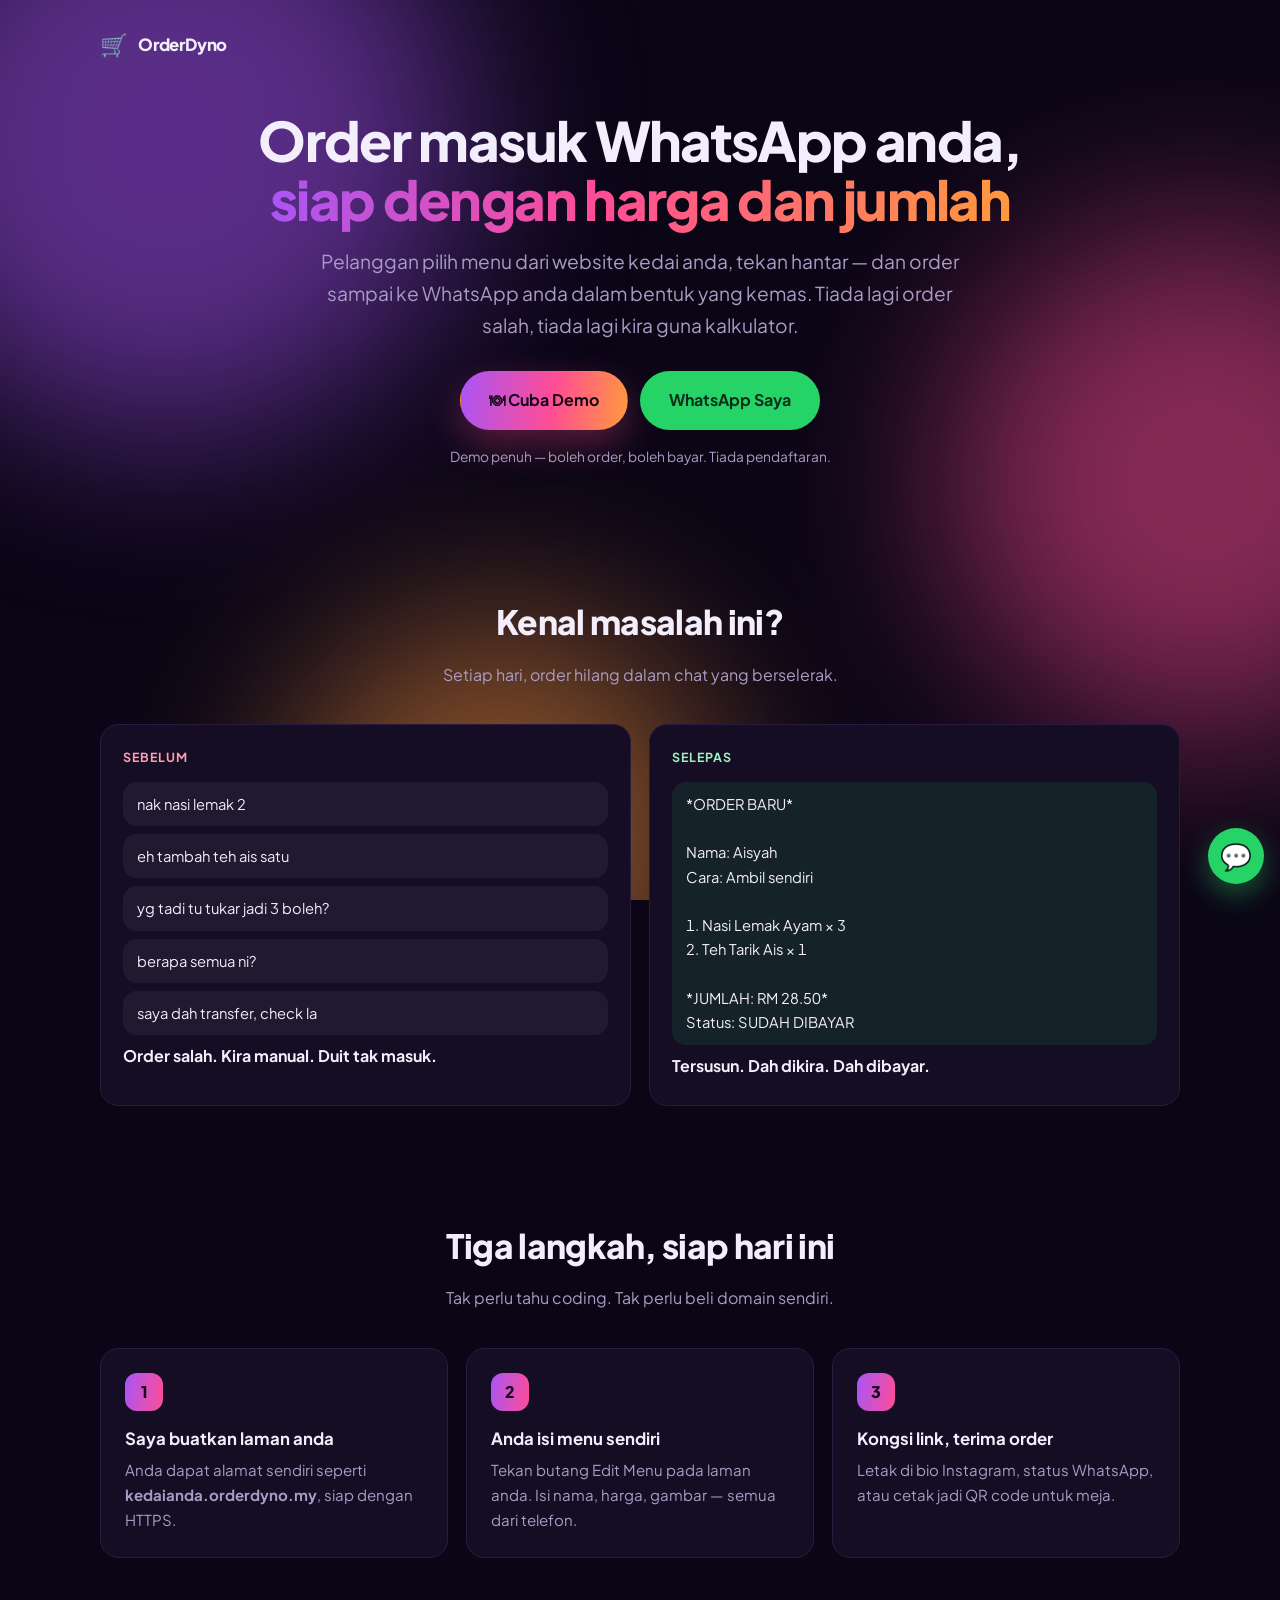
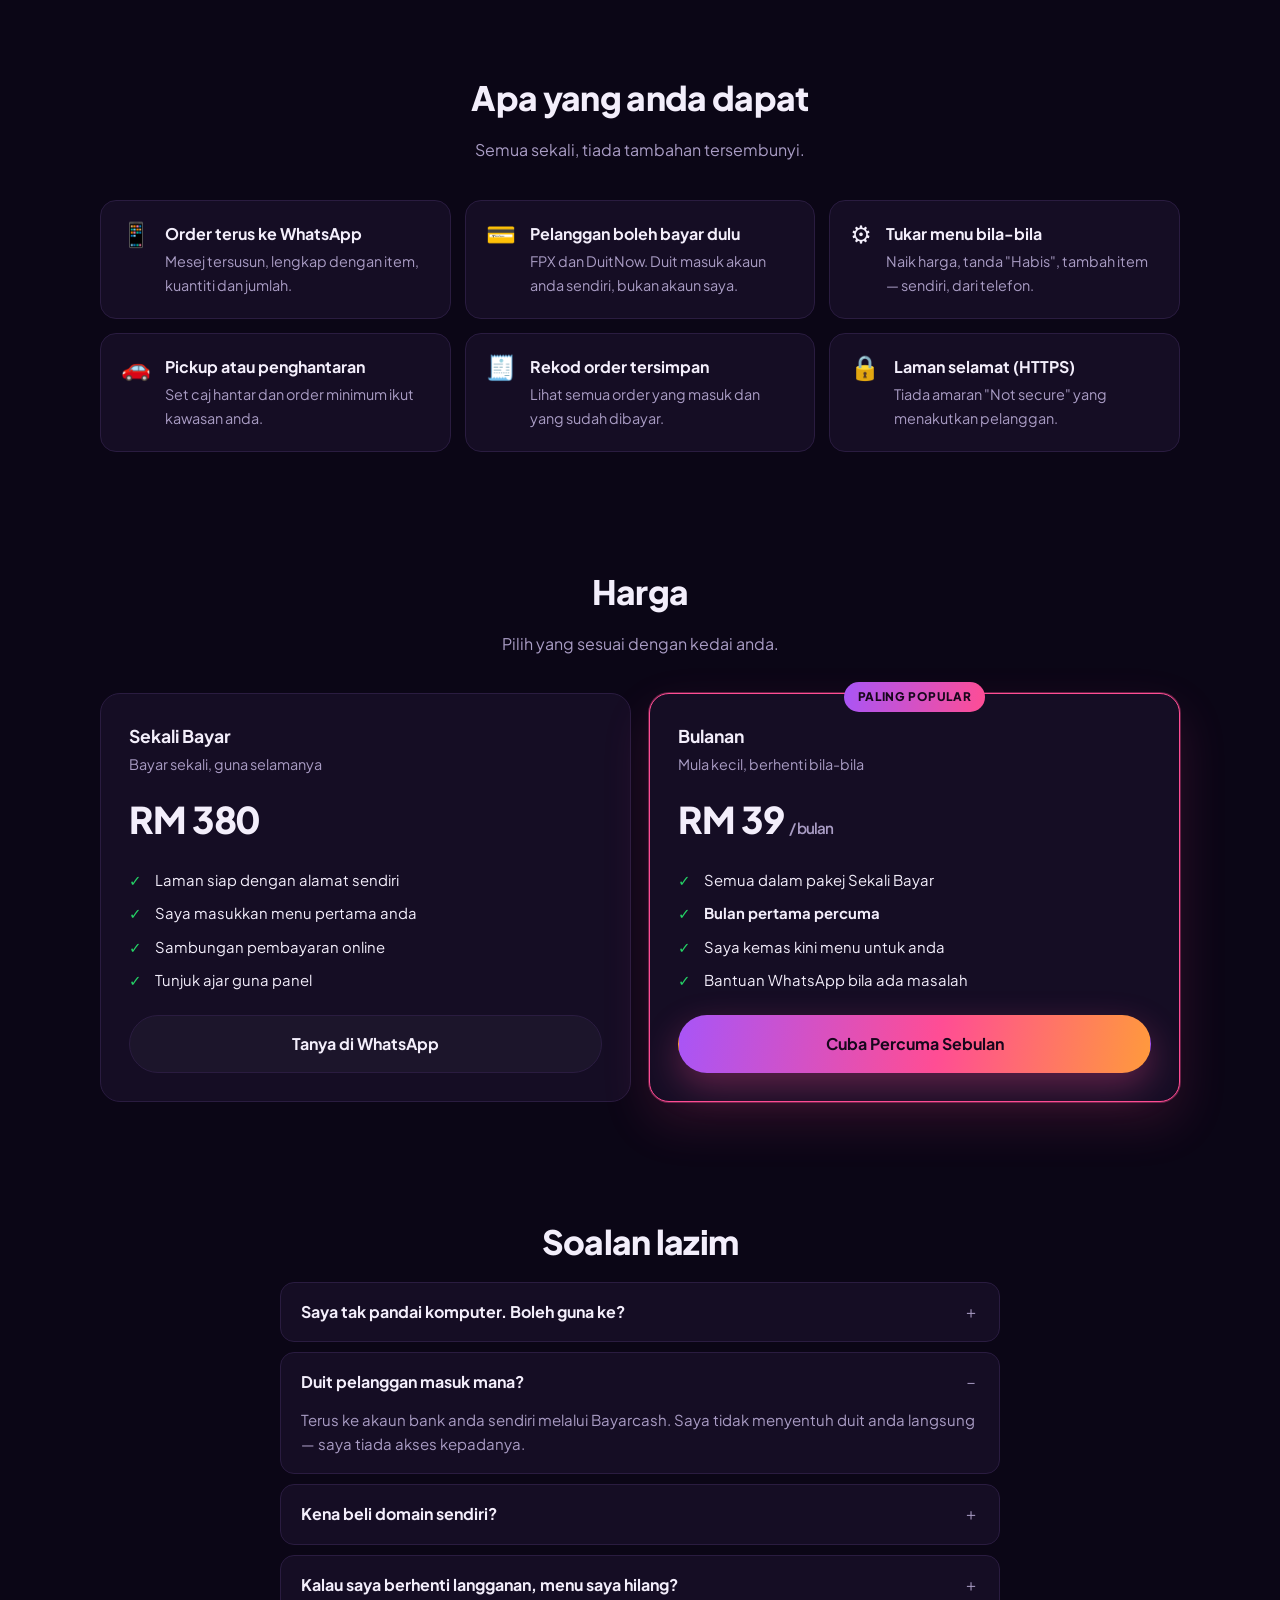
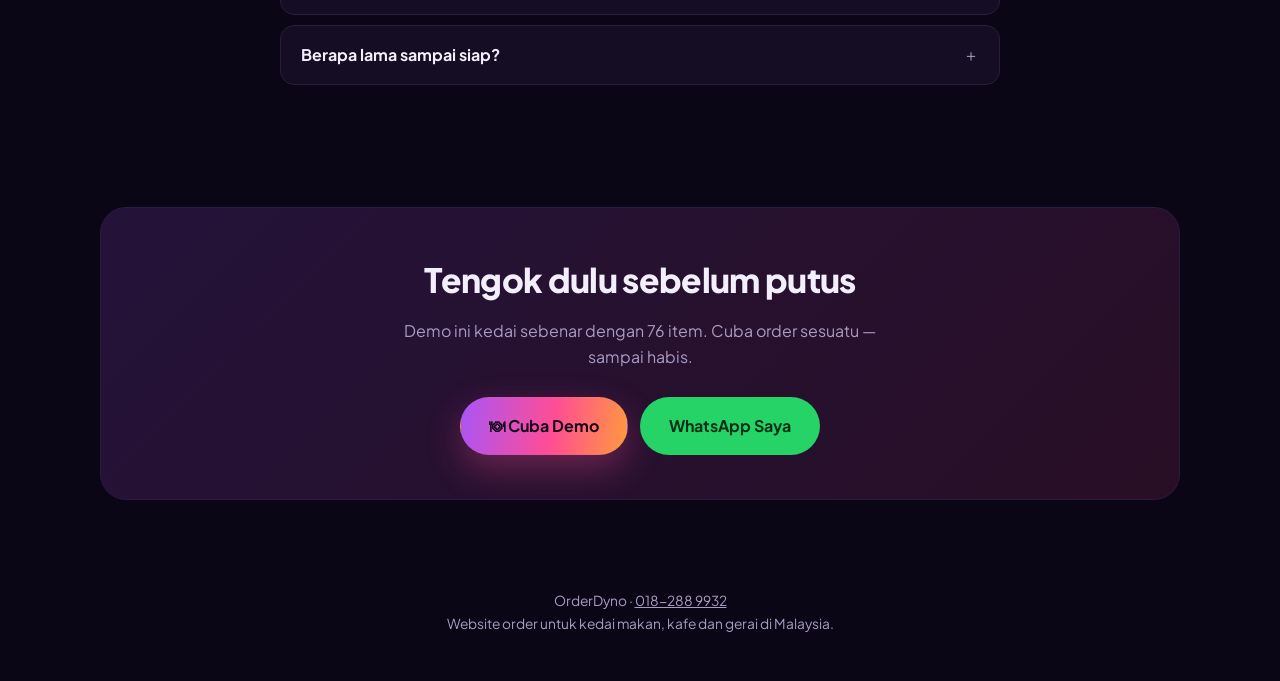
==== jual.html @ fece1fc2 "Halaman jualan pada domain akar, dengan butang Cuba Demo Bila satu pemasangan menjual laman kepada r" ====
<!DOCTYPE html>
<html lang="ms">
<head>
<meta charset="utf-8">
<meta name="viewport" content="width=device-width, initial-scale=1, viewport-fit=cover">
<title>OrderDyno — Website Order untuk Kedai Makan Anda</title>
<meta name="description" content="Pelanggan pilih menu, order terus masuk WhatsApp anda — lengkap dengan harga dan jumlah. Tiada lagi order salah, tiada lagi kira manual.">
<meta name="theme-color" content="#0b0616">
<meta property="og:title" content="OrderDyno — Website Order untuk Kedai Makan">
<meta property="og:description" content="Order masuk WhatsApp anda siap dengan harga dan jumlah. Cuba demo percuma.">
<meta property="og:type" content="website">
<link rel="icon" href="data:image/svg+xml,<svg xmlns='http://www.w3.org/2000/svg' viewBox='0 0 100 100'><text y='.9em' font-size='90'>🛒</text></svg>">
<link rel="preconnect" href="https://fonts.googleapis.com">
<link rel="preconnect" href="https://fonts.gstatic.com" crossorigin>
<link href="https://fonts.googleapis.com/css2?family=Bebas+Neue&family=Plus+Jakarta+Sans:wght@400;500;600;700;800&display=swap" rel="stylesheet">

<style>
/* ==========================================================================
   Halaman jualan — berdiri sendiri, tiada kebergantungan pada storefront.
   Warna mengikut tema Aurora supaya ia terasa satu keluarga dengan produk.
   ========================================================================== */
:root {
  --ungu:  #a855f7;
  --pink:  #ff4d94;
  --oren:  #ff9a3c;
  --latar: #0b0616;
  --kad:   #150d24;
  --tepi:  #2a1c40;
  --teks:  #f3eefb;
  --lemah: #a99cc4;
  --hijau: #25d366;
  color-scheme: dark;
}
* { box-sizing: border-box; }
html { scroll-behavior: smooth; }
body {
  margin: 0; background: var(--latar); color: var(--teks);
  font-family: 'Plus Jakarta Sans', system-ui, -apple-system, sans-serif;
  line-height: 1.65; overflow-x: hidden;
}
img { max-width: 100%; }
.bekas { width: min(1080px, 100% - 40px); margin-inline: auto; }

/* ------------------------------- Latar ---------------------------------- */
.aura { position: fixed; inset: 0; z-index: -1; overflow: hidden; }
.aura i {
  position: absolute; border-radius: 50%; filter: blur(90px); opacity: .5;
  animation: apung 18s ease-in-out infinite;
}
.aura i:nth-child(1) { width: 46vw; height: 46vw; background: var(--ungu); top: -12vw; left: -10vw; }
.aura i:nth-child(2) { width: 40vw; height: 40vw; background: var(--pink); top: 25vh; right: -14vw; animation-delay: -6s; }
.aura i:nth-child(3) { width: 34vw; height: 34vw; background: var(--oren); bottom: -12vw; left: 22vw; animation-delay: -12s; }
@keyframes apung { 0%,100% { transform: translate(0,0) scale(1); } 50% { transform: translate(3vw,-4vh) scale(1.12); } }
@media (prefers-reduced-motion: reduce) { .aura i { animation: none; } }

/* -------------------------------- Hero ---------------------------------- */
header { padding: 26px 0 8px; }
.jenama { display: flex; align-items: center; gap: 10px; font-weight: 800; font-size: 1.05rem; letter-spacing: -.01em; }
.jenama span { font-size: 1.4rem; }

.hero { padding: 40px 0 56px; text-align: center; }
.hero h1 {
  font-size: clamp(2rem, 7vw, 3.4rem); line-height: 1.08; margin: 0 0 18px;
  letter-spacing: -.03em; font-weight: 800;
}
.hero h1 em {
  font-style: normal;
  background: linear-gradient(100deg, var(--ungu), var(--pink) 45%, var(--oren));
  -webkit-background-clip: text; background-clip: text; color: transparent;
}
.hero p.utama { font-size: clamp(1rem, 2.6vw, 1.2rem); color: var(--lemah); margin: 0 auto 30px; max-width: 34em; }

.butang-baris { display: flex; gap: 12px; justify-content: center; flex-wrap: wrap; }
.btn {
  display: inline-flex; align-items: center; justify-content: center; gap: 9px;
  padding: 15px 28px; border-radius: 999px; text-decoration: none; font-weight: 700;
  font-size: 1rem; border: 1px solid transparent; cursor: pointer; transition: transform .15s ease;
}
.btn:active { transform: scale(.97); }
.btn--utama {
  background: linear-gradient(100deg, var(--ungu), var(--pink) 55%, var(--oren));
  color: #17071c; box-shadow: 0 14px 36px rgba(255,77,148,.32);
}
.btn--wa { background: var(--hijau); color: #06301a; }
.btn--garis { border-color: var(--tepi); color: var(--teks); background: rgba(255,255,255,.03); }
.nota-kecil { color: var(--lemah); font-size: .86rem; margin-top: 16px; }

/* ------------------------------ Seksyen --------------------------------- */
section { padding: 56px 0; }
h2 {
  font-size: clamp(1.5rem, 4.6vw, 2.1rem); margin: 0 0 12px; letter-spacing: -.02em;
  text-align: center; font-weight: 800;
}
.sub { text-align: center; color: var(--lemah); margin: 0 auto 36px; max-width: 32em; }

/* --------------------------- Sebelum / Selepas -------------------------- */
.banding { display: grid; gap: 18px; grid-template-columns: 1fr; }
@media (min-width: 760px) { .banding { grid-template-columns: 1fr 1fr; } }
.chat {
  background: var(--kad); border: 1px solid var(--tepi); border-radius: 18px; padding: 22px;
}
.chat h3 { margin: 0 0 4px; font-size: 1rem; }
.chat .label { font-size: .78rem; text-transform: uppercase; letter-spacing: .08em; font-weight: 700; margin-bottom: 14px; }
.chat--buruk .label { color: #ff9db3; }
.chat--baik .label { color: #9df0bd; }
.gelembung {
  background: rgba(255,255,255,.05); border-radius: 14px; padding: 10px 14px;
  margin-bottom: 8px; font-size: .92rem;
}
.chat--baik .gelembung { background: rgba(37,211,102,.1); white-space: pre-line; font-variant-numeric: tabular-nums; }

/* ------------------------------ Langkah --------------------------------- */
.langkah { display: grid; gap: 18px; grid-template-columns: 1fr; counter-reset: n; }
@media (min-width: 760px) { .langkah { grid-template-columns: repeat(3, 1fr); } }
.langkah > div {
  background: var(--kad); border: 1px solid var(--tepi); border-radius: 18px; padding: 24px;
}
.langkah > div::before {
  counter-increment: n; content: counter(n);
  display: grid; place-items: center; width: 38px; height: 38px; border-radius: 12px;
  background: linear-gradient(100deg, var(--ungu), var(--pink)); color: #17071c;
  font-weight: 800; margin-bottom: 14px;
}
.langkah h3 { margin: 0 0 6px; font-size: 1.05rem; }
.langkah p { margin: 0; color: var(--lemah); font-size: .94rem; }

/* ------------------------------- Ciri ----------------------------------- */
.ciri { display: grid; gap: 14px; grid-template-columns: 1fr; }
@media (min-width: 620px) { .ciri { grid-template-columns: 1fr 1fr; } }
@media (min-width: 940px) { .ciri { grid-template-columns: repeat(3, 1fr); } }
.ciri > div {
  background: var(--kad); border: 1px solid var(--tepi); border-radius: 16px; padding: 20px;
  display: flex; gap: 14px; align-items: flex-start;
}
.ciri b { display: block; margin-bottom: 3px; }
.ciri p { margin: 0; color: var(--lemah); font-size: .9rem; }
.ikon { font-size: 1.5rem; line-height: 1; }

/* ------------------------------- Harga ---------------------------------- */
.harga { display: grid; gap: 18px; grid-template-columns: 1fr; align-items: start; }
@media (min-width: 760px) { .harga { grid-template-columns: 1fr 1fr; } }
.pelan {
  background: var(--kad); border: 1px solid var(--tepi); border-radius: 20px; padding: 28px; position: relative;
}
.pelan--pilihan { border-color: var(--pink); box-shadow: 0 0 0 1px rgba(255,77,148,.35), 0 20px 50px rgba(255,77,148,.14); }
.lencana {
  position: absolute; top: -12px; left: 50%; transform: translateX(-50%);
  background: linear-gradient(100deg, var(--ungu), var(--pink)); color: #17071c;
  font-size: .74rem; font-weight: 800; padding: 5px 14px; border-radius: 999px;
  text-transform: uppercase; letter-spacing: .06em; white-space: nowrap;
}
.pelan h3 { margin: 0 0 2px; font-size: 1.1rem; }
.pelan .nilai { font-size: 2.3rem; font-weight: 800; letter-spacing: -.03em; margin: 12px 0 2px; }
.pelan .nilai small { font-size: .95rem; font-weight: 600; color: var(--lemah); }
.pelan ul { list-style: none; padding: 0; margin: 18px 0 22px; }
.pelan li { padding-left: 26px; position: relative; margin-bottom: 9px; font-size: .93rem; }
.pelan li::before { content: '✓'; position: absolute; left: 0; color: var(--hijau); font-weight: 800; }
.pelan .btn { width: 100%; }

/* -------------------------------- FAQ ----------------------------------- */
details {
  background: var(--kad); border: 1px solid var(--tepi); border-radius: 14px;
  padding: 16px 20px; margin-bottom: 10px;
}
summary { cursor: pointer; font-weight: 700; list-style: none; }
summary::-webkit-details-marker { display: none; }
summary::after { content: '＋'; float: right; color: var(--lemah); font-weight: 400; }
details[open] summary::after { content: '－'; }
details p { color: var(--lemah); margin: 12px 0 0; font-size: .94rem; }

/* ------------------------------- Penutup -------------------------------- */
.penutup {
  background: linear-gradient(135deg, rgba(168,85,247,.16), rgba(255,77,148,.12));
  border: 1px solid var(--tepi); border-radius: 26px; padding: 44px 26px; text-align: center;
}
footer { padding: 34px 0 46px; text-align: center; color: var(--lemah); font-size: .86rem; }
footer a { color: var(--lemah); }

/* Butang WhatsApp terapung */
.wa-apung {
  position: fixed; right: 16px; bottom: 16px; z-index: 50;
  width: 56px; height: 56px; border-radius: 50%; background: var(--hijau);
  display: grid; place-items: center; box-shadow: 0 10px 28px rgba(37,211,102,.4);
  text-decoration: none; font-size: 1.6rem;
}
</style>
</head>
<body>

<div class="aura" aria-hidden="true"><i></i><i></i><i></i></div>

<div class="bekas">

  <header>
    <div class="jenama"><span>🛒</span> OrderDyno</div>
  </header>

  <!-- ================================ HERO =============================== -->
  <div class="hero">
    <h1>Order masuk WhatsApp anda,<br><em>siap dengan harga dan jumlah</em></h1>
    <p class="utama">
      Pelanggan pilih menu dari website kedai anda, tekan hantar — dan order
      sampai ke WhatsApp anda dalam bentuk yang kemas. Tiada lagi order salah,
      tiada lagi kira guna kalkulator.
    </p>

    <div class="butang-baris">
      <a class="btn btn--utama" href="https://demo.orderdyno.my" target="_blank" rel="noopener">
        🍽 Cuba Demo
      </a>
      <a class="btn btn--wa" href="https://wa.me/60182889932?text=Salam%2C%20saya%20berminat%20dengan%20OrderDyno" target="_blank" rel="noopener">
        WhatsApp Saya
      </a>
    </div>
    <p class="nota-kecil">Demo penuh — boleh order, boleh bayar. Tiada pendaftaran.</p>
  </div>

  <!-- =========================== SEBELUM / SELEPAS ======================= -->
  <section>
    <h2>Kenal masalah ini?</h2>
    <p class="sub">Setiap hari, order hilang dalam chat yang berselerak.</p>

    <div class="banding">
      <div class="chat chat--buruk">
        <div class="label">Sebelum</div>
        <div class="gelembung">nak nasi lemak 2</div>
        <div class="gelembung">eh tambah teh ais satu</div>
        <div class="gelembung">yg tadi tu tukar jadi 3 boleh?</div>
        <div class="gelembung">berapa semua ni?</div>
        <div class="gelembung">saya dah transfer, check la</div>
        <h3>Order salah. Kira manual. Duit tak masuk.</h3>
      </div>

      <div class="chat chat--baik">
        <div class="label">Selepas</div>
        <div class="gelembung">*ORDER BARU*

Nama: Aisyah
Cara: Ambil sendiri

1. Nasi Lemak Ayam × 3
2. Teh Tarik Ais × 1

*JUMLAH: RM 28.50*
Status: SUDAH DIBAYAR</div>
        <h3>Tersusun. Dah dikira. Dah dibayar.</h3>
      </div>
    </div>
  </section>

  <!-- ============================== LANGKAH ============================== -->
  <section>
    <h2>Tiga langkah, siap hari ini</h2>
    <p class="sub">Tak perlu tahu coding. Tak perlu beli domain sendiri.</p>

    <div class="langkah">
      <div>
        <h3>Saya buatkan laman anda</h3>
        <p>Anda dapat alamat sendiri seperti <b>kedaianda.orderdyno.my</b>, siap dengan HTTPS.</p>
      </div>
      <div>
        <h3>Anda isi menu sendiri</h3>
        <p>Tekan butang Edit Menu pada laman anda. Isi nama, harga, gambar — semua dari telefon.</p>
      </div>
      <div>
        <h3>Kongsi link, terima order</h3>
        <p>Letak di bio Instagram, status WhatsApp, atau cetak jadi QR code untuk meja.</p>
      </div>
    </div>
  </section>

  <!-- ================================ CIRI =============================== -->
  <section>
    <h2>Apa yang anda dapat</h2>
    <p class="sub">Semua sekali, tiada tambahan tersembunyi.</p>

    <div class="ciri">
      <div><div class="ikon">📱</div><div><b>Order terus ke WhatsApp</b><p>Mesej tersusun, lengkap dengan item, kuantiti dan jumlah.</p></div></div>
      <div><div class="ikon">💳</div><div><b>Pelanggan boleh bayar dulu</b><p>FPX dan DuitNow. Duit masuk akaun anda sendiri, bukan akaun saya.</p></div></div>
      <div><div class="ikon">⚙️</div><div><b>Tukar menu bila-bila</b><p>Naik harga, tanda "Habis", tambah item — sendiri, dari telefon.</p></div></div>
      <div><div class="ikon">🚗</div><div><b>Pickup atau penghantaran</b><p>Set caj hantar dan order minimum ikut kawasan anda.</p></div></div>
      <div><div class="ikon">🧾</div><div><b>Rekod order tersimpan</b><p>Lihat semua order yang masuk dan yang sudah dibayar.</p></div></div>
      <div><div class="ikon">🔒</div><div><b>Laman selamat (HTTPS)</b><p>Tiada amaran "Not secure" yang menakutkan pelanggan.</p></div></div>
    </div>
  </section>

  <!-- =============================== HARGA =============================== -->
  <section>
    <h2>Harga</h2>
    <p class="sub">Pilih yang sesuai dengan kedai anda.</p>

    <div class="harga">
      <div class="pelan">
        <h3>Sekali Bayar</h3>
        <p style="color:var(--lemah);margin:0;font-size:.9rem">Bayar sekali, guna selamanya</p>
        <div class="nilai">RM 380</div>
        <ul>
          <li>Laman siap dengan alamat sendiri</li>
          <li>Saya masukkan menu pertama anda</li>
          <li>Sambungan pembayaran online</li>
          <li>Tunjuk ajar guna panel</li>
        </ul>
        <a class="btn btn--garis" href="https://wa.me/60182889932?text=Salam%2C%20saya%20nak%20pakej%20Sekali%20Bayar%20OrderDyno" target="_blank" rel="noopener">Tanya di WhatsApp</a>
      </div>

      <div class="pelan pelan--pilihan">
        <div class="lencana">Paling popular</div>
        <h3>Bulanan</h3>
        <p style="color:var(--lemah);margin:0;font-size:.9rem">Mula kecil, berhenti bila-bila</p>
        <div class="nilai">RM 39 <small>/ bulan</small></div>
        <ul>
          <li>Semua dalam pakej Sekali Bayar</li>
          <li><b>Bulan pertama percuma</b></li>
          <li>Saya kemas kini menu untuk anda</li>
          <li>Bantuan WhatsApp bila ada masalah</li>
        </ul>
        <a class="btn btn--utama" href="https://wa.me/60182889932?text=Salam%2C%20saya%20nak%20cuba%20OrderDyno%20percuma%20sebulan" target="_blank" rel="noopener">Cuba Percuma Sebulan</a>
      </div>
    </div>
  </section>

  <!-- ================================ FAQ ================================ -->
  <section>
    <h2>Soalan lazim</h2>
    <div style="max-width:720px;margin-inline:auto">
      <details>
        <summary>Saya tak pandai komputer. Boleh guna ke?</summary>
        <p>Boleh. Semua diisi melalui borang pada telefon — sama macam isi maklumat dalam Facebook. Saya masukkan menu pertama anda, jadi anda cuma perlu edit bila ada perubahan.</p>
      </details>
      <details open>
        <summary>Duit pelanggan masuk mana?</summary>
        <p>Terus ke akaun bank anda sendiri melalui Bayarcash. Saya tidak menyentuh duit anda langsung — saya tiada akses kepadanya.</p>
      </details>
      <details>
        <summary>Kena beli domain sendiri?</summary>
        <p>Tidak perlu. Anda dapat alamat di bawah orderdyno.my secara percuma. Kalau nanti nak domain sendiri, boleh disambung kemudian.</p>
      </details>
      <details>
        <summary>Kalau saya berhenti langganan, menu saya hilang?</summary>
        <p>Tidak. Menu anda boleh di-export sebagai fail sebelum berhenti, dan laman boleh dihidupkan semula bila-bila masa.</p>
      </details>
      <details>
        <summary>Berapa lama sampai siap?</summary>
        <p>Laman siap dalam beberapa minit. Yang ambil masa cuma isi menu — biasanya sejam kalau menu panjang.</p>
      </details>
    </div>
  </section>

  <!-- ============================== PENUTUP ============================== -->
  <section>
    <div class="penutup">
      <h2 style="margin-bottom:10px">Tengok dulu sebelum putus</h2>
      <p class="sub" style="margin-bottom:26px">
        Demo ini kedai sebenar dengan 76 item. Cuba order sesuatu — sampai habis.
      </p>
      <div class="butang-baris">
        <a class="btn btn--utama" href="https://demo.orderdyno.my" target="_blank" rel="noopener">🍽 Cuba Demo</a>
        <a class="btn btn--wa" href="https://wa.me/60182889932?text=Salam%2C%20saya%20berminat%20dengan%20OrderDyno" target="_blank" rel="noopener">WhatsApp Saya</a>
      </div>
    </div>
  </section>

  <footer>
    OrderDyno · <a href="https://wa.me/60182889932">018-288 9932</a><br>
    Website order untuk kedai makan, kafe dan gerai di Malaysia.
  </footer>

</div>

<a class="wa-apung" href="https://wa.me/60182889932?text=Salam%2C%20saya%20berminat%20dengan%20OrderDyno"
   target="_blank" rel="noopener" aria-label="WhatsApp">💬</a>

</body>
</html>
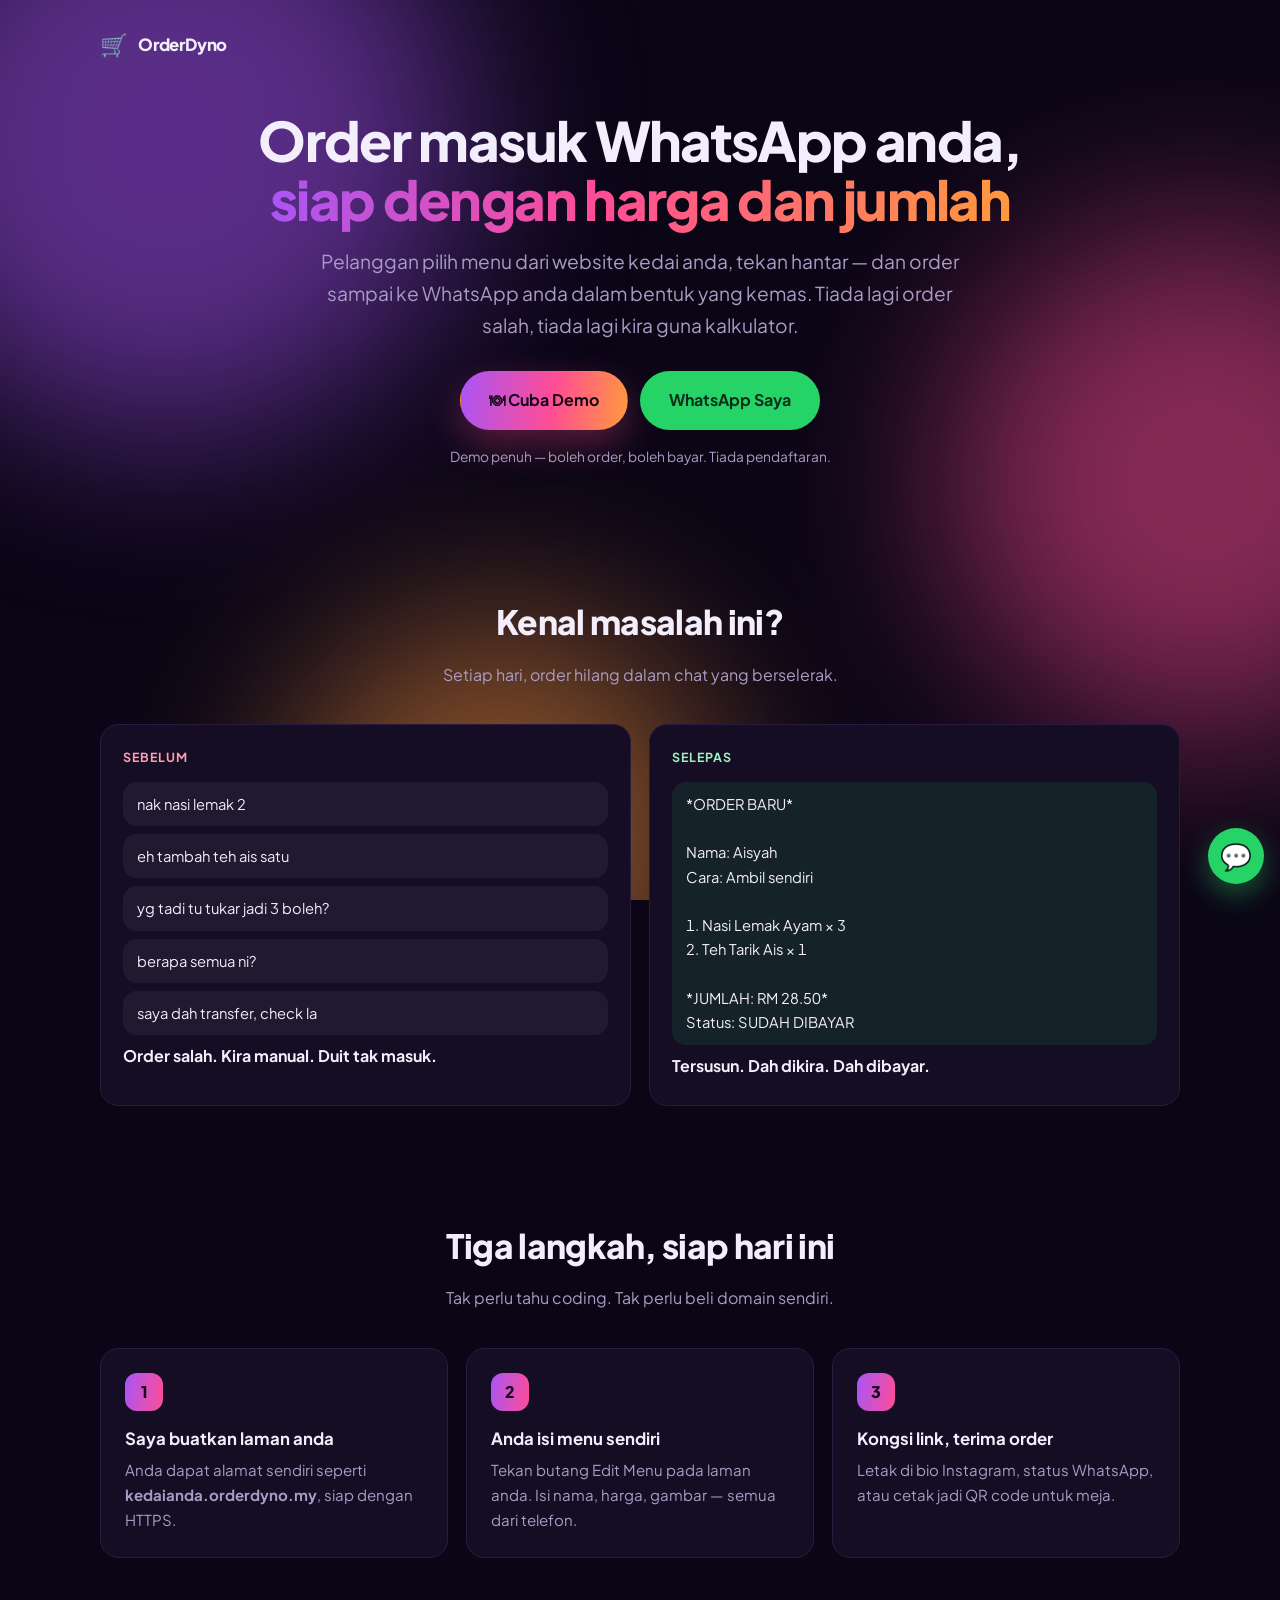
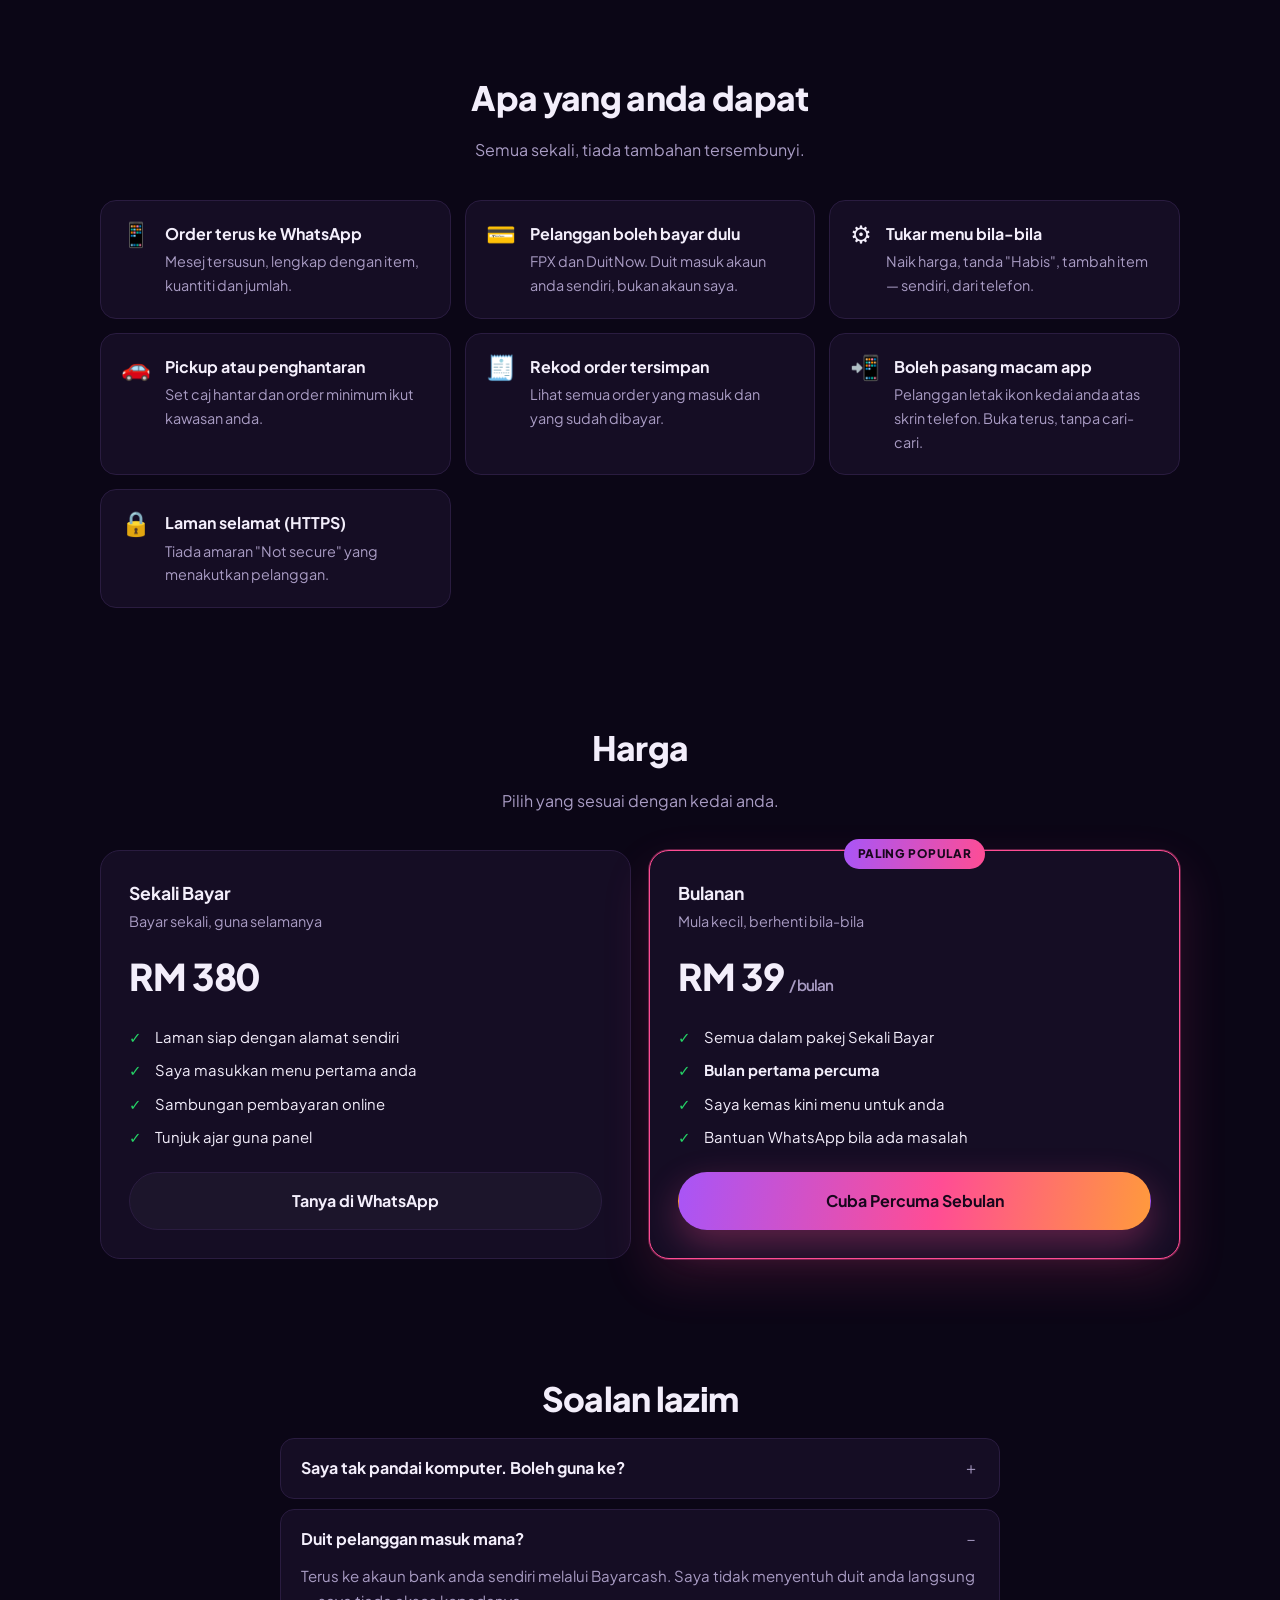
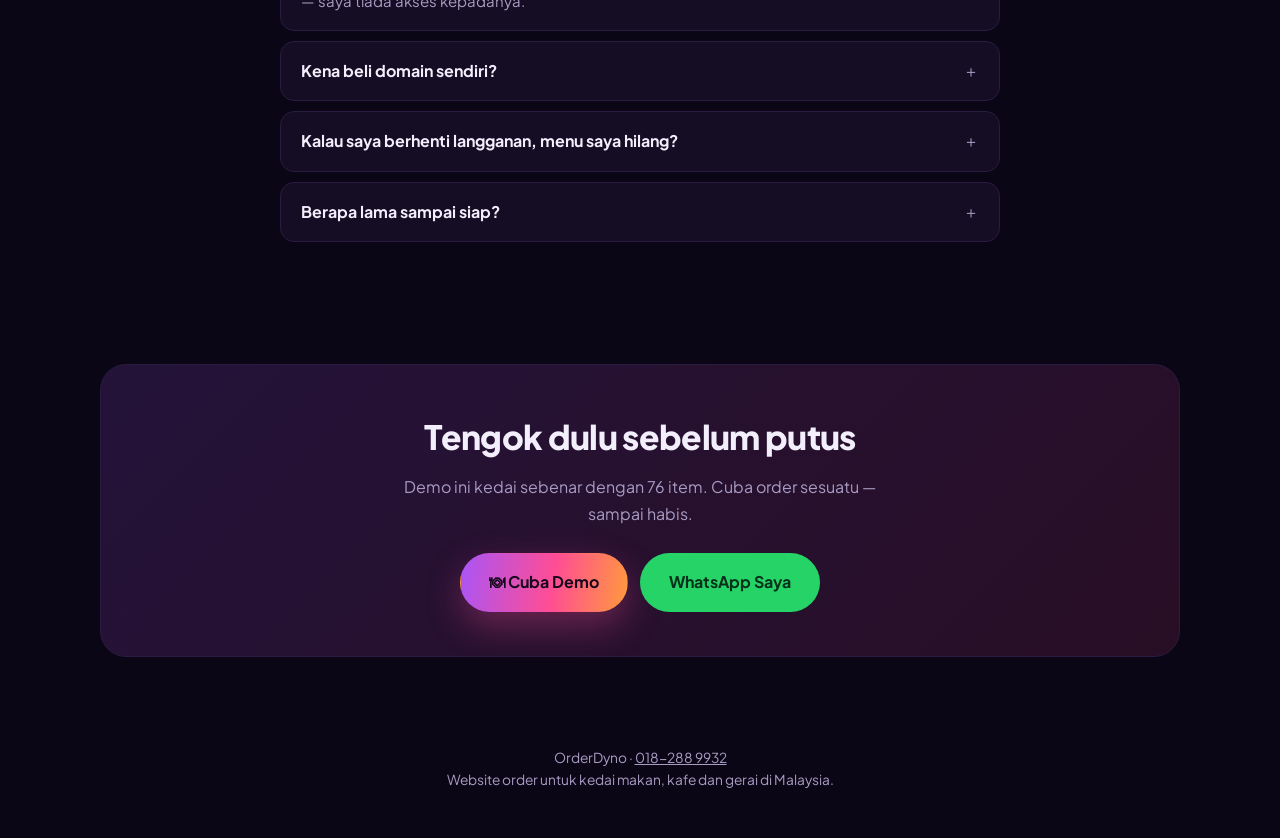
==== commit 719e0cfd: "Laman kedai boleh dipasang ke skrin utama telefon (PWA) Pelanggan menekan "Pasang di telefon", ikon " ====
--- a/jual.html
+++ b/jual.html
@@ -280,6 +280,7 @@
       <div><div class="ikon">⚙️</div><div><b>Tukar menu bila-bila</b><p>Naik harga, tanda "Habis", tambah item — sendiri, dari telefon.</p></div></div>
       <div><div class="ikon">🚗</div><div><b>Pickup atau penghantaran</b><p>Set caj hantar dan order minimum ikut kawasan anda.</p></div></div>
       <div><div class="ikon">🧾</div><div><b>Rekod order tersimpan</b><p>Lihat semua order yang masuk dan yang sudah dibayar.</p></div></div>
+      <div><div class="ikon">📲</div><div><b>Boleh pasang macam app</b><p>Pelanggan letak ikon kedai anda atas skrin telefon. Buka terus, tanpa cari-cari.</p></div></div>
       <div><div class="ikon">🔒</div><div><b>Laman selamat (HTTPS)</b><p>Tiada amaran "Not secure" yang menakutkan pelanggan.</p></div></div>
     </div>
   </section>
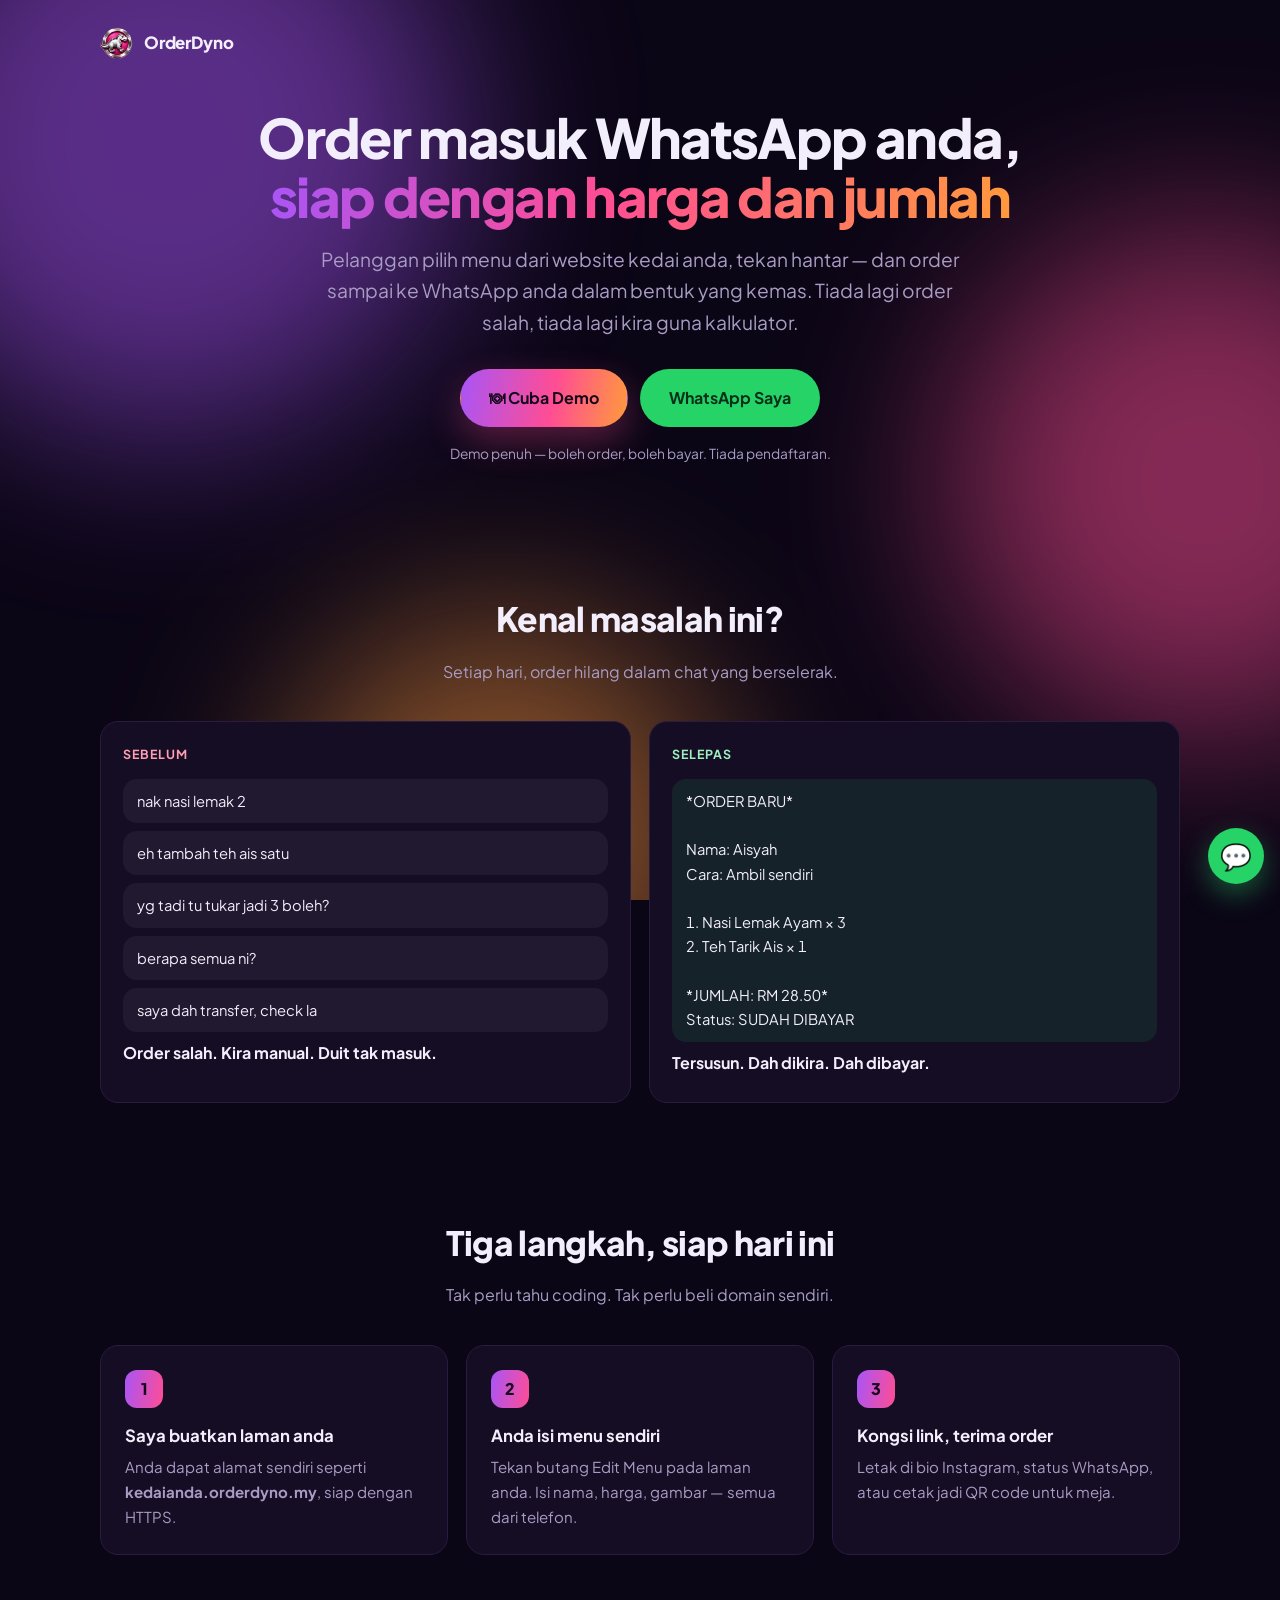
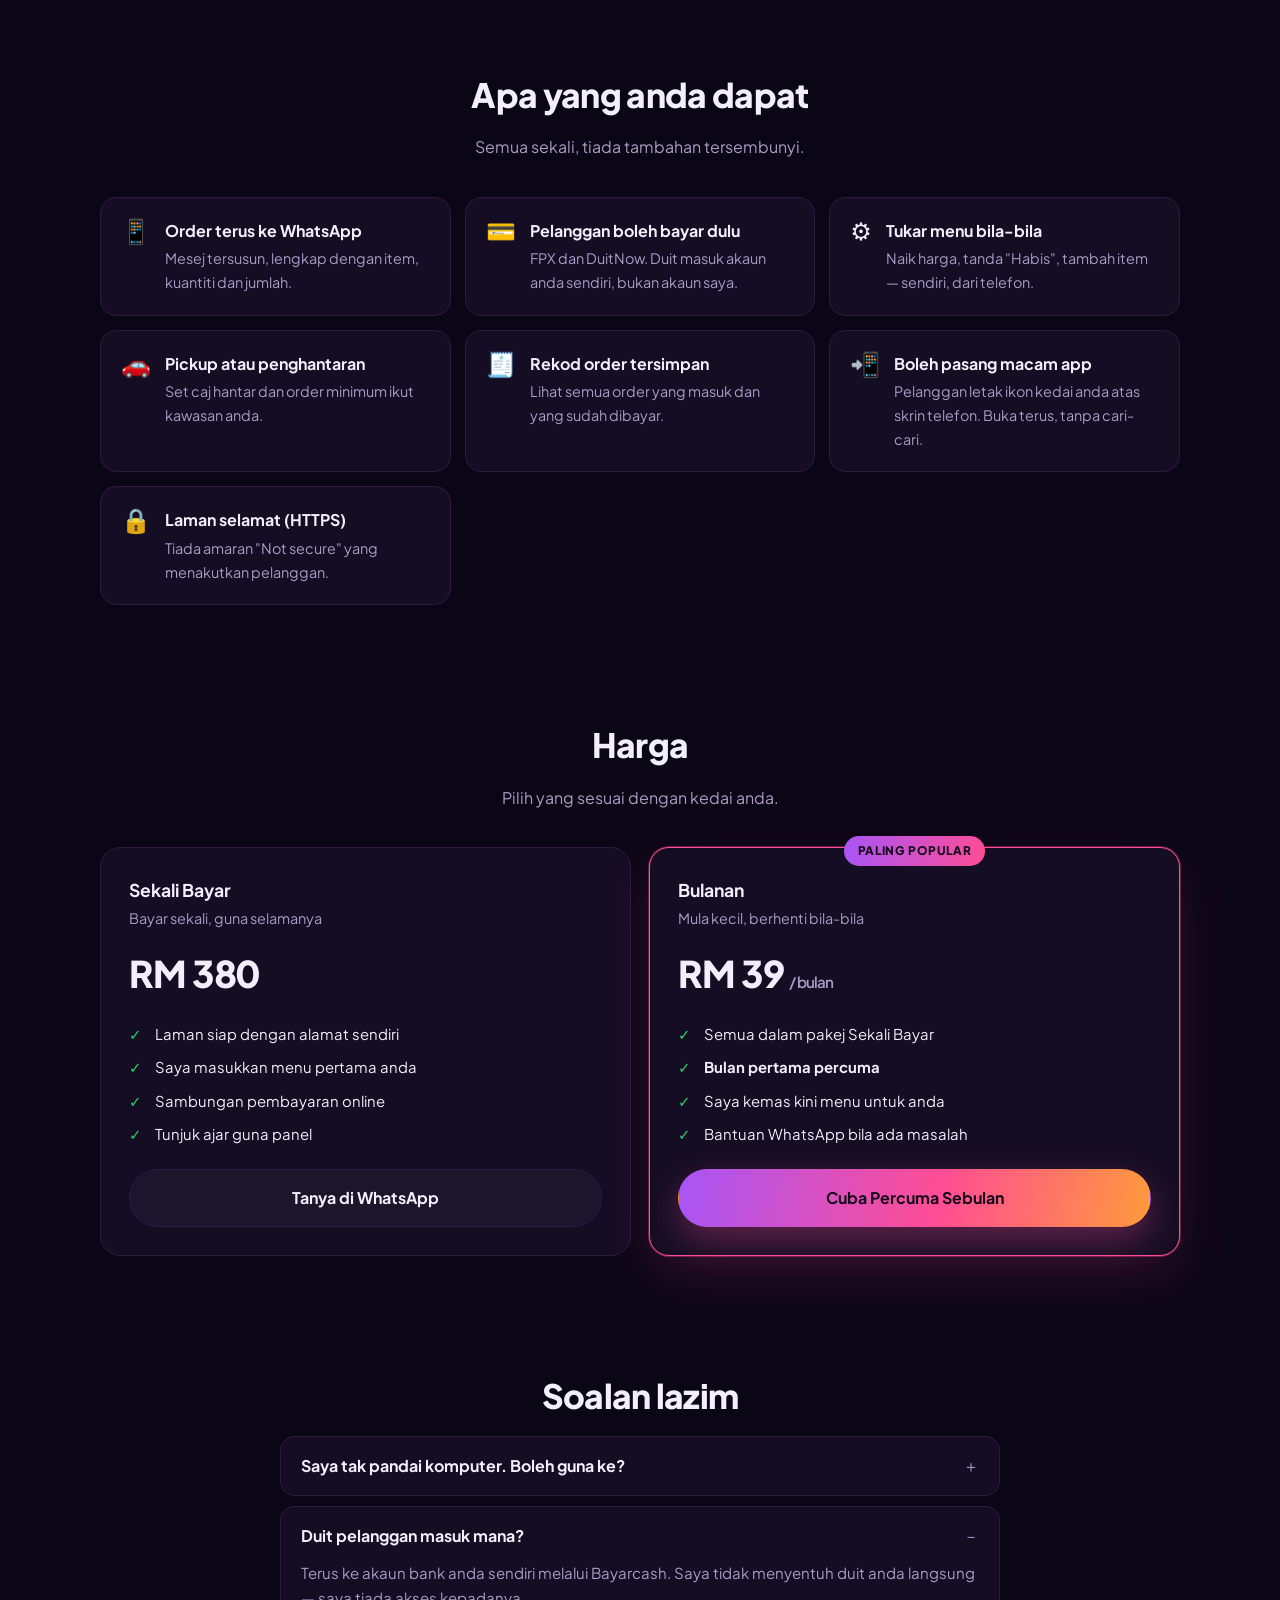
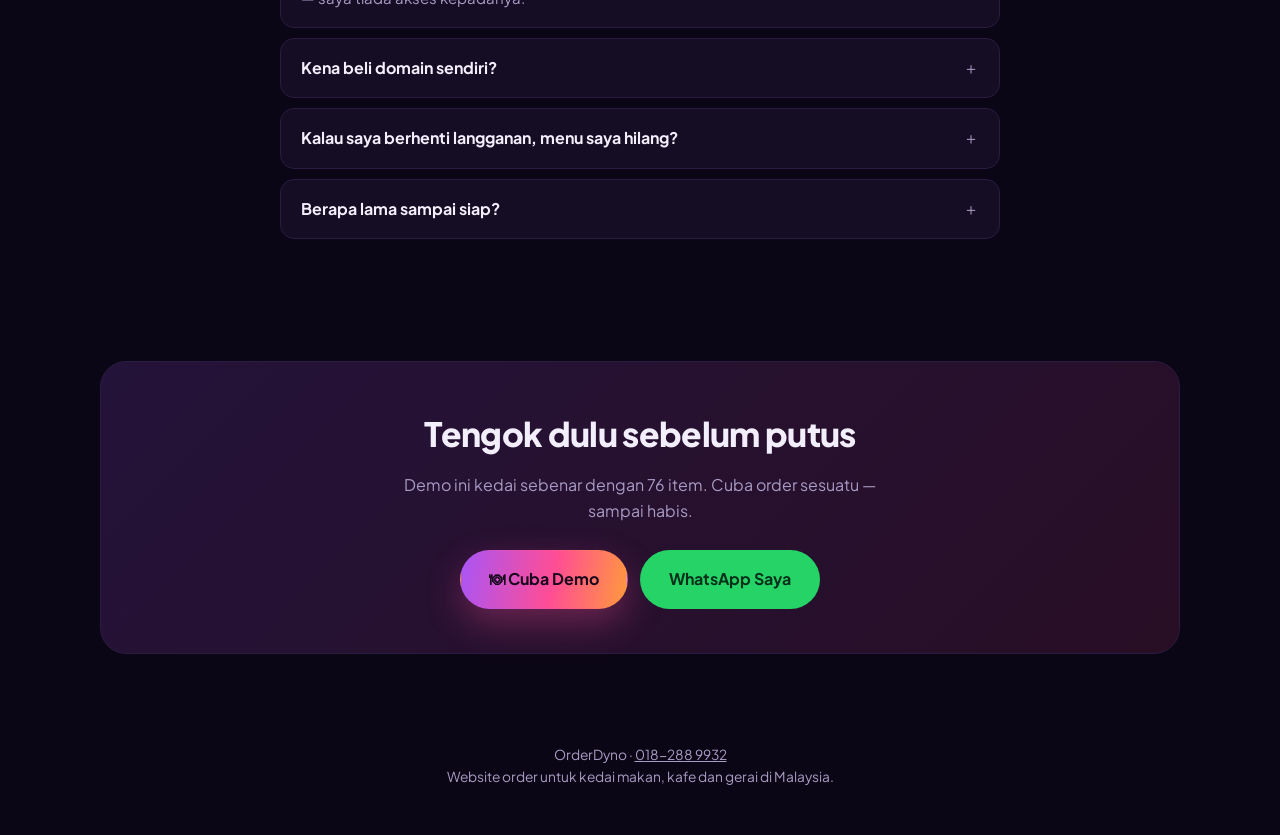
==== commit a6ff4416: "Guna lambang OrderDyno sebagai ikon, bukan emoji troli Favicon dahulunya emoji troli beli-belah, dan" ====
--- a/jual.html
+++ b/jual.html
@@ -9,7 +9,11 @@
 <meta property="og:title" content="OrderDyno — Website Order untuk Kedai Makan">
 <meta property="og:description" content="Order masuk WhatsApp anda siap dengan harga dan jumlah. Cuba demo percuma.">
 <meta property="og:type" content="website">
-<link rel="icon" href="data:image/svg+xml,<svg xmlns='http://www.w3.org/2000/svg' viewBox='0 0 100 100'><text y='.9em' font-size='90'>🛒</text></svg>">
+<link rel="icon" href="assets/img/ikon-192.png" type="image/png">
+<link rel="apple-touch-icon" href="assets/img/ikon-512.png">
+<!-- og:image mesti URL mutlak — WhatsApp dan Facebook tidak menyelesaikan
+     laluan relatif bila menjana pratonton pautan. -->
+<meta property="og:image" content="https://orderdyno.my/assets/img/ikon-512.png">
 <link rel="preconnect" href="https://fonts.googleapis.com">
 <link rel="preconnect" href="https://fonts.gstatic.com" crossorigin>
 <link href="https://fonts.googleapis.com/css2?family=Bebas+Neue&family=Plus+Jakarta+Sans:wght@400;500;600;700;800&display=swap" rel="stylesheet">
@@ -56,7 +60,7 @@
 /* -------------------------------- Hero ---------------------------------- */
 header { padding: 26px 0 8px; }
 .jenama { display: flex; align-items: center; gap: 10px; font-weight: 800; font-size: 1.05rem; letter-spacing: -.01em; }
-.jenama span { font-size: 1.4rem; }
+.jenama img { width: 34px; height: 34px; display: block; }
 
 .hero { padding: 40px 0 56px; text-align: center; }
 .hero h1 {
@@ -192,7 +196,7 @@
 <div class="bekas">
 
   <header>
-    <div class="jenama"><span>🛒</span> OrderDyno</div>
+    <div class="jenama"><img src="assets/img/lambang.png" alt="" width="34" height="34"> OrderDyno</div>
   </header>
 
   <!-- ================================ HERO =============================== -->
